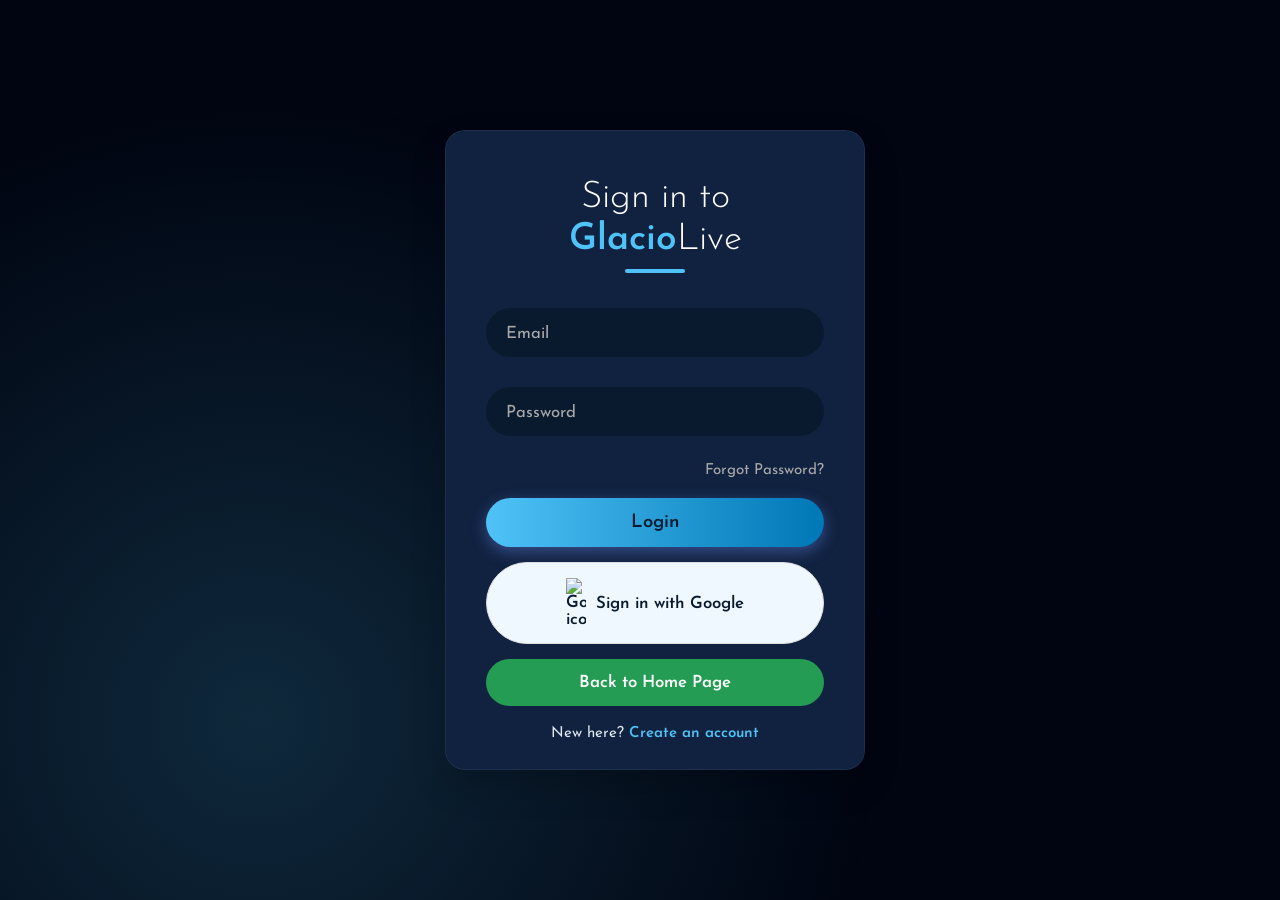
==== login.html @ 1d21f1a1 "Add files via upload" ====
<!DOCTYPE html>
<html lang="en">
<head>
  <meta charset="UTF-8" />
  <meta name="viewport" content="width=device-width, initial-scale=1.0"/>
  <title>Login - GlacioLive</title>
  
  <link href="https://fonts.googleapis.com/css2?family=Josefin+Sans:wght@300;400;600&display=swap" rel="stylesheet">
  <link rel="stylesheet" href="style.css" />
  
  <style>
    :root {
      --primary: #4fc3f7;
      --secondary: #0077b6;
      --shadow: 0 15px 35px rgba(0,0,0,0.2);
    }

    * {
      margin: 0;
      padding: 0;
      box-sizing: border-box;
      font-family: 'Josefin Sans', sans-serif;
    }
    
    body {
      height: 100vh;
      display: flex;
      flex-direction: column;
      justify-content: center;
      align-items: center;
      overflow: hidden;
      padding-top: 20px;
      padding-bottom: 20px;
    }

    .container {
      position: relative;
      width: 400px;
      max-width: 90%;
      height: 640px;
      perspective: 1000px;
    }

    .form-box {
      position: absolute;
      width: 100%;
      height: 100%;
      border-radius: 20px;
      box-shadow: var(--shadow);
      overflow: hidden;
      transition: transform 0.8s cubic-bezier(0.68, -0.55, 0.27, 1.55);
      backface-visibility: hidden;
    }
    
    /* Rotations for the different views */
    .login-box { transform: rotateY(0deg); z-index: 2; }
    .register-box { transform: rotateY(180deg); z-index: 1; }
    .phone-box { transform: rotateY(-180deg); z-index: 1; }
    .forgot-box { transform: rotateX(180deg); z-index: 1; } /* Flips vertically */

    /* State: Show Register */
    .container.show-register .login-box { transform: rotateY(-180deg); z-index: 1; }
    .container.show-register .register-box { transform: rotateY(0deg); z-index: 2; }
    
    /* State: Show Phone */
    .container.show-phone .login-box { transform: rotateY(180deg); z-index: 1; }
    .container.show-phone .phone-box { transform: rotateY(0deg); z-index: 2; }
    
    /* State: Show Forgot Password */
    /* We rotate the login box down (X-axis) and bring the forgot box up */
    .container.show-forgot .login-box { transform: rotateX(-180deg); z-index: 1; }
    .container.show-forgot .forgot-box { transform: rotateX(0deg); z-index: 2; }

    .form-content {
      position: absolute;
      width: 100%;
      height: 100%;
      padding: 40px;
      display: flex;
      flex-direction: column;
      justify-content: center;
      backface-visibility: hidden;
      background: #112240; /* Ensure background is set for rotation */
    }
    /* Light mode background fix */
    body.light .form-content {
        background: #ffffff;
    }

    h3, h2 {
      font-size: 2.2em;
      font-weight: 300;
      text-align: center;
      margin-bottom: 20px;
      position: relative;
      padding-top: 20px;
      color: #ffffff;
    }
    body.light h3, body.light h2 { color: #0077b6; }
    
    h3::after, h2::after {
      content: '';
      width: 60px;
      height: 4px;
      position: absolute;
      bottom: -10px;
      left: 50%;
      transform: translateX(-50%);
      border-radius: 2px;
      background: var(--primary);
    }
    
    .input-group {
      position: relative;
      margin: 20px 0;
      padding-top: 5px;
      padding-bottom: 5px;
    }

    .input-group input {
      width: 100%;
      padding: 15px 20px;
      font-size: 1em;
      border: none;
      border-radius: 50px;
      outline: none;
      transition: 0.3s;
      background: #0a1a2e;
      color: #fff;
    }
    body.light .input-group input {
        background: #f0f8ff;
        color: #333;
    }

    .input-group label {
      position: absolute;
      top: 50%;
      left: 20px;
      transform: translateY(-50%);
      font-size: 1em;
      pointer-events: none;
      transition: 0.3s;
      color: #aaa;
    }

    .input-group input:focus ~ label,
    .input-group input:valid ~ label {
      top: -10px;
      left: 15px;
      font-size: 0.8em;
      padding: 0 8px;
      font-weight: 600;
      background: #112240;
      color: #4fc3f7;
    }
    body.light .input-group input:focus ~ label,
    body.light .input-group input:valid ~ label {
      background: #ffffff;
      color: #0077b6;
    }

    .btn {
      width: 100%;
      padding: 15px;
      border: none;
      border-radius: 50px;
      font-size: 1.1em;
      font-weight: 600;
      cursor: pointer;
      transition: 0.4s;
      margin-top: 10px;
      box-shadow: 0 5px 15px rgba(110, 142, 251, 0.4);
      background: linear-gradient(90deg, #4fc3f7, #0077b6);
      color: #fff;
    }
    .btn:hover {
      transform: translateY(-3px);
      box-shadow: 0 10px 25px rgba(110, 142, 251, 0.5);
    }
    .google-btn {
      width: 100%;
      padding: 15px;
      border: 1px solid #ddd;
      border-radius: 50px;
      font-size: 1em;
      font-weight: 600;
      cursor: pointer;
      transition: 0.3s;
      margin-top: 15px;
      display: flex;
      align-items: center;
      justify-content: center;
      gap: 10px;
      background: #fff;
      color: #333;
    }
    .google-btn:hover {
      transform: translateY(-3px);
      border-color: #aaa;
      box-shadow: 0 10px 25px rgba(110, 142, 251, 0.5);
    }
    .google-btn img {
      width: 20px;
    }
    .phone-btn {
      width: 100%;
      padding: 12px;
      background: #34a853;
      border: none;
      border-radius: 50px;
      color: white;
      font-size: 1em;
      font-weight: 600;
      cursor: pointer;
      transition: 0.3s;
      margin-top: 10px;
    }
    .phone-btn:hover {
      background: #2c8e45;
    }

    .link {
      text-align: center;
      margin-top: 20px;
      font-size: 0.9em;
      color: #e0e7ef;
    }
    body.light .link { color: #333; }
    
    .link a {
      text-decoration: none;
      font-weight: 600;
      cursor: pointer;
      color: #4fc3f7;
    }
    body.light .link a { color: #0077b6; }
    
    .link a:hover {
      text-decoration: underline;
    }
    
    /* Back to Home Page Button */
    .link-btn {
      display: block;
      width: 100%;
      padding: 15px;
      background: #259c53;
      border-radius: 50px;
      color: #ffffff;
      font-size: 1em;
      font-weight: 600;
      cursor: pointer;
      transition: 0.3s;
      margin-top: 15px;
      text-align: center;
      text-decoration: none;
      font-family: 'Josefin Sans', sans-serif;
    }

    .link-btn:hover {
      background: #2c8e45;
      transform: translateY(-3px);
      box-shadow: 0 10px 25px rgba(110, 142, 251, 0.5);
    }
    
    #recaptcha-container {
        margin: 15px auto;
        transform: scale(0.9);
        transform-origin: center;
    }

    .toast {
      position: fixed;
      top: 20px; 
      right: 20px;
      background: #4caf50;
      color: white;
      padding: 15px 25px;
      border-radius: 10px;
      font-weight: 600;
      opacity: 0;
      transform: translateX(100%);
      transition: all 0.5s;
      z-index: 2000;
    }
    .toast.error {
        background: #f44336;
    }
    .toast.show {
      opacity: 1;
      transform: translateX(0);
    }
  </style>
</head>
<body class="login-page">

  <div class="bg"></div>

  <div class="container" id="container">
  
    <!-- Login Form -->
    <div class="form-box login-box">
      <div class="form-content">
        <h3>Sign in to <div class="logo"><span>Glacio</span>Live</div></h3>
        <form id="loginForm">
          <div class="input-group">
            <input type="email" id="loginEmail" required />
            <label>Email</label>
          </div>
          <div class="input-group">
            <input type="password" id="loginPassword" required />
            <label>Password</label>
          </div>
          <!-- ADDED: Forgot Password Link -->
          <div style="text-align: right; margin-bottom: 10px;">
             <a href="#" id="showForgot" style="color: #aaa; font-size: 0.9em; text-decoration: none;">Forgot Password?</a>
          </div>
          <button type="submit" class="btn">Login</button>
        </form>
        
        <button type="button" class="google-btn" id="googleLoginBtn">
          <img src="https://www.gstatic.com/firebasejs/ui/2.0.0/images/auth/google.svg" alt="Google icon">
          Sign in with Google
        </button>
        
        <a href="index.html" class="link-btn">Back to Home Page</a>
        
        <div class="link">
          New here? <a id="showRegister">Create an account</a>
        </div>
      </div>
    </div>

    <!-- Register Form -->
    <div class="form-box register-box">
      <div class="form-content">
        <h2>Join Us Today</h2>
        <form id="registerForm">
          <div class="input-group">
            <input type="text" id="registerName" required />
            <label>Full Name</label>
          </div>
          <div class="input-group">
            <input type="email" id="registerEmail" required />
            <label>Email</label>
          </div>
          <div class="input-group">
            <input type="password" id="registerPassword" required />
            <label>Password</label>
          </div>
          <button type="submit" class="btn">Register</button>
        </form>
        
        <a href="index.html" class="link-btn">Back to Home Page</a>

        <div class="link">
          Already have an account? <a id="showLogin">Sign in</a>
        </div>
      </div>
    </div>
    
    <!-- Phone Auth Form -->
    <div class="form-box phone-box">
      <div class="form-content">
        <h2 id="phoneTitle">Sign In with Phone</h2>
        
        <form id="phoneForm">
          <div class="input-group">
            <input type="tel" id="phoneNumber" placeholder="+91" required />
            <label>Phone Number</label>
          </div>
          <div id="recaptcha-container"></div>
          <button type="submit" class="btn">Send OTP</button>
        </form>
        
        <form id="otpForm" style="display:none;">
            <p>Enter the OTP sent to <span id="phoneDisplay"></span></p>
          <div class="input-group">
            <input type="text" id="otpInput" required />
            <label>OTP Code</label>
          </div>
          <button type="submit" class="btn">Verify OTP</button>
        </form>
        
        <a href="index.html" class="link-btn">Back to Home Page</a>
        
        <div class="link">
          Back to <a id="showLoginFromPhone">Email Login</a>
        </div>
      </div>
    </div>
    
    <!-- ADDED: Forgot Password Form -->
    <div class="form-box forgot-box">
      <div class="form-content">
        <h2>Reset Password</h2>
        <p style="text-align: center; color: #aaa; margin-bottom: 20px; font-size: 0.95em;">
          Enter your email address below and we'll send you a code to reset your password.
        </p>
        <form id="forgotForm">
          <div class="input-group">
            <input type="email" id="forgotEmail" required />
            <label>Email Address</label>
          </div>
          <button type="submit" class="btn">Send Reset Code</button>
        </form>
        
        <div class="link" style="margin-top: 30px;">
          Remembered it? <a id="hideForgot">Back to Login</a>
        </div>
      </div>
    </div>
    
  </div>

  <div class="toast" id="toastMsg">Success! Action completed.</div>

  <script>
    // --- UI Controls ---
    const container = document.getElementById('container');
    const showRegister = document.getElementById('showRegister');
    const showLogin = document.getElementById('showLogin');
    const showPhoneLogin = document.getElementById('showPhoneLogin');
    const showLoginFromPhone = document.getElementById('showLoginFromPhone');
    
    // ADDED: Forgot Password Controls
    const showForgot = document.getElementById('showForgot');
    const hideForgot = document.getElementById('hideForgot');
    
    const toastMsg = document.getElementById('toastMsg');

    // Standard Toggles
    showRegister.addEventListener('click', () => container.classList.add('show-register'));
    showLogin.addEventListener('click', () => container.classList.remove('show-register', 'show-phone', 'show-forgot'));
    showPhoneLogin.addEventListener('click', () => container.classList.add('show-phone'));
    showLoginFromPhone.addEventListener('click', () => container.classList.remove('show-register', 'show-phone'));
    
    // Forgot Password Toggles
    showForgot.addEventListener('click', (e) => {
        e.preventDefault();
        container.classList.add('show-forgot');
    });
    
    hideForgot.addEventListener('click', (e) => {
        e.preventDefault();
        container.classList.remove('show-forgot');
    });

    // --- Toast Notification ---
    function showToast(message, isError = false) {
      toastMsg.textContent = message;
      if (isError) {
        toastMsg.classList.add('error');
      } else {
        toastMsg.classList.remove('error');
      }
      toastMsg.classList.add('show');
      setTimeout(() => {
        toastMsg.classList.remove('show');
      }, 3000);
    }
    
    if (localStorage.getItem('theme') === 'light') {
      document.body.classList.add('light');
    }
  </script>

  <!-- Firebase SDKs and Authentication Logic -->
  <script type="module">
    import { initializeApp } from "https://www.gstatic.com/firebasejs/9.15.0/firebase-app.js";
    import { 
      getAuth, 
      GoogleAuthProvider, 
      signInWithPopup,
      RecaptchaVerifier,
      signInWithPhoneNumber,
      createUserWithEmailAndPassword,
      signInWithEmailAndPassword,
      sendPasswordResetEmail, // ADDED: Import for reset function
      updateProfile
    } from "https://www.gstatic.com/firebasejs/9.15.0/firebase-auth.js";
    import { getFirestore, doc, setDoc, getDoc, serverTimestamp } from "https://www.gstatic.com/firebasejs/9.15.0/firebase-firestore.js";

    const firebaseConfig = {
      apiKey: "AIzaSyBt1Ats_Y4epVTioinUuDB_AfQUFanHtU0",
      authDomain: "glaciolive-fe6ea.firebaseapp.com",
      projectId: "glaciolive-fe6ea",
      storageBucket: "glaciolive-fe6ea.firebasestorage.app",
      messagingSenderId: "562979922381",
      appId: "1:562979922381:web:7c6686faa1a7181880e484",
      measurementId: "G-ZJCNG5LTS0"
    };

    const app = initializeApp(firebaseConfig);
    const auth = getAuth(app);
    const db = getFirestore(app);
    
    // --- REAL GEOLOCATION CAPTURE ---
    function getRealLocation() {
        const FALLBACK_LAT = 28.6; 
        const FALLBACK_LON = 77.2;
        const FALLBACK_SOURCE = "Default/Fallback (Permission Denied)";
        
        if (navigator.geolocation) {
            return new Promise((resolve) => {
                navigator.geolocation.getCurrentPosition(
                    (position) => {
                        resolve({
                            lat: parseFloat(position.coords.latitude.toFixed(4)),
                            lon: parseFloat(position.coords.longitude.toFixed(4)),
                            source: "Browser GPS (Accurate)"
                        });
                    },
                    (error) => {
                        console.warn("Geolocation Error:", error.message);
                        resolve({
                            lat: FALLBACK_LAT,
                            lon: FALLBACK_LON,
                            source: FALLBACK_SOURCE
                        });
                    },
                    { enableHighAccuracy: true, timeout: 5000, maximumAge: 0 }
                );
            });
        } else {
            return Promise.resolve({
                lat: FALLBACK_LAT,
                lon: FALLBACK_LON,
                source: "Unsupported Browser (Fallback)"
            });
        }
    }

    // --- CORE USER DATA SAVING FUNCTION ---
    async function saveUserData(user, additionalData = {}) {
        const userRef = doc(db, "users", user.uid);
        const docSnap = await getDoc(userRef);
        
        const geoLocation = await getRealLocation(); 

        if (!docSnap.exists()) {
            let dataToSave = {
                displayName: user.displayName || additionalData.displayName || "Anonymous",
                email: user.email || null,
                phoneNumber: user.phoneNumber || null,
                joinDate: serverTimestamp(),
                geo: geoLocation
            };
            await setDoc(userRef, dataToSave);
            return true;
        }
        
        await setDoc(userRef, { geo: geoLocation }, { merge: true });
        return false;
    }
    
    // --- GOOGLE SIGN-IN ---
    const googleLoginBtn = document.getElementById('googleLoginBtn');
    const provider = new GoogleAuthProvider();
    
    googleLoginBtn.addEventListener('click', () => {
      signInWithPopup(auth, provider)
        .then(async (result) => {
          const user = result.user;
          const isNewUser = await saveUserData(user);
          showToast(isNewUser ? `Welcome, ${user.displayName}!` : `Welcome back, ${user.displayName}!`);
          window.location.href = "index.html";
        }).catch((error) => {
          console.error("Google Sign-In Error:", error.message);
          showToast(`Error: ${error.message}`, true);
        });
    });

    // --- EMAIL/PASSWORD LOGIN ---
    const loginForm = document.getElementById('loginForm');
    loginForm.addEventListener('submit', (e) => {
        e.preventDefault();
        const email = document.getElementById('loginEmail').value;
        const password = document.getElementById('loginPassword').value;
        
        signInWithEmailAndPassword(auth, email, password)
            .then(async (userCredential) => {
                await saveUserData(userCredential.user); 
                showToast(`Welcome back, ${userCredential.user.email}!`);
                window.location.href = "index.html";
            })
            .catch((error) => {
                showToast(error.message, true);
            });
    });

    // --- REGISTRATION ---
    const registerForm = document.getElementById('registerForm');
    registerForm.addEventListener('submit', (e) => {
        e.preventDefault();
        const name = document.getElementById('registerName').value;
        const email = document.getElementById('registerEmail').value;
        const password = document.getElementById('registerPassword').value;
        
        createUserWithEmailAndPassword(auth, email, password)
            .then(async (userCredential) => {
                const user = userCredential.user;
                await updateProfile(user, { displayName: name });
                await saveUserData(user, { displayName: name });
                showToast(`Welcome, ${name}! Your account is created.`);
                window.location.href = "index.html";
            })
            .catch((error) => {
                showToast(error.message, true);
            });
    });
    
    // --- ADDED: FORGOT PASSWORD LOGIC ---
    const forgotForm = document.getElementById('forgotForm');
    
    forgotForm.addEventListener('submit', (e) => {
        e.preventDefault();
        const email = document.getElementById('forgotEmail').value;
        
        sendPasswordResetEmail(auth, email)
          .then(() => {
            showToast(`Reset link sent to ${email}`);
            document.getElementById('forgotEmail').value = ''; // Clear input
            // Optionally flip back to login after a delay
            setTimeout(() => {
                container.classList.remove('show-forgot');
            }, 3000);
          })
          .catch((error) => {
            const errorCode = error.code;
            const errorMessage = error.message;
            showToast(`Error: ${errorMessage}`, true);
          });
    });

    // --- PHONE AUTH ---
    const phoneForm = document.getElementById('phoneForm');
    const otpForm = document.getElementById('otpForm');
    const phoneNumberInput = document.getElementById('phoneNumber');
    const phoneDisplay = document.getElementById('phoneDisplay');
    const otpInput = document.getElementById('otpInput');

    function setupRecaptcha() {
      if (!window.recaptchaVerifier) {
          window.recaptchaVerifier = new RecaptchaVerifier(auth, 'recaptcha-container', {
              'size': 'normal',
              'callback': (response) => {},
              'expired-callback': () => {
                  showToast("reCAPTCHA expired, please solve again.", true);
              }
          });
          window.recaptchaVerifier.render().catch(err => {
            console.error("reCAPTCHA render error:", err);
          });
      }
    }
    
    showPhoneLogin.addEventListener('click', () => {
        setupRecaptcha();
        container.classList.add('show-phone');
    });

    phoneForm.addEventListener('submit', (e) => {
        e.preventDefault();
        const phoneNumber = phoneNumberInput.value;
        const appVerifier = window.recaptchaVerifier;
        
        signInWithPhoneNumber(auth, phoneNumber, appVerifier)
            .then((confirmationResult) => {
                window.confirmationResult = confirmationResult;
                showToast("OTP sent successfully!");
                phoneForm.style.display = 'none';
                otpForm.style.display = 'block';
                phoneDisplay.textContent = phoneNumber;
                document.getElementById('phoneTitle').textContent = "Enter OTP";
            }).catch((error) => {
                showToast(`Error sending OTP: ${error.message}`, true);
                window.recaptchaVerifier.render().catch(err => console.error(err));
            });
    });

    otpForm.addEventListener('submit', (e) => {
        e.preventDefault();
        const code = otpInput.value;
        
        window.confirmationResult.confirm(code).then(async (result) => {
            const user = result.user;
            await saveUserData(user); 
            showToast("Login Successful!");
            window.location.href = "index.html";
        }).catch((error) => {
            showToast("Invalid OTP. Please try again.", true);
        });
    });
  </script>

</body>
</html>
---- style.css ----
* { margin:0; padding:0; box-sizing:border-box; font-family:'Josefin Sans',sans-serif; }
html { font-size: 105%; overflow-x: hidden; }
body { background:rgb(1, 5, 17); color:#e0e7ef; overflow-x:hidden; position:relative; }
/* REQ 5: Changed background to light beige, kept dark text for readability */
body.light { background:#FDFBF5; color:#0a1a2e; }
.bg { position:fixed; inset:0; background:radial-gradient(circle at 20% 80%, #4fc3f730, transparent 50%); z-index:-1; animation:drift 30s infinite linear; }
@keyframes drift { 0%{transform:translateX(-20px)} 100%{transform:translateX(20px)} }

header { position:sticky; top:0; background:rgba(10,26,46,0.95); backdrop-filter:blur(10px); padding:20px 30px; display:flex; justify-content:space-between; align-items:center; z-index:1000; border-bottom:1px solid #ffffff10; }
body.light header { background:rgba(255, 255, 255, 0.95); border-bottom: 1px solid #0a1a2e20; }

.logo { font-size:37px; font-weight:300; padding-top: 5px; padding-bottom: 5px;} 
body.light .logo { color: #0a1a2e; }
.logo span { font-weight:600; color:#4fc3f7; }

nav a {
  color:#e0e7ef;
  text-decoration:none;
  margin:0 15px;
  font-size: 20px;
  font-weight:400;
  display:inline-flex;
  align-items:baseline;
  gap:0.35em;
  vertical-align:middle;
  transition: color 0.3s ease, transform 0.2s ease;
}
nav a svg {
  width:1.1em;
  height:1.1em;
  fill:currentColor;
  position:relative;
  top:0.15em;
  flex-shrink:0;
}
nav a:hover {
  color:#4fc3f7;
  transform: translateY(-1px);
}
body.light nav a { color:#0a1a2e; }
body.light nav a:hover { color:#0077b6; }

.clock { background:rgba(0, 0, 0, 0.5); padding:8px 16px; border-radius:20px; font-weight:600; }
body.light .clock { background: #0a1a2e20; color: #0a1a2e; }

.nav-toggle {
  display: none;
  background: transparent;
  border: none;
  cursor: pointer;
  padding: 10px;
  z-index: 2000;
}
.hamburger {
  display: block;
  position: relative;
  width: 25px;
  height: 3px;
  background: #e0e7ef;
  border-radius: 2px;
  transition: transform 0.3s ease;
}
.hamburger::before,
.hamburger::after {
  content: '';
  position: absolute;
  left: 0;
  width: 100%;
  height: 3px;
  background: #e0e7ef;
  border-radius: 2px;
  transition: transform 0.3s ease, top 0.3s ease;
}
.hamburger::before { top: -8px; }
.hamburger::after { top: 8px; }

body.light .hamburger,
body.light .hamburger::before,
body.light .hamburger::after {
  background: #0a1a2e;
}
.nav-toggle.nav-active .hamburger { transform: rotate(45deg); }
.nav-toggle.nav-active .hamburger::before { top: 0; transform: rotate(90deg); }
.nav-toggle.nav-active .hamburger::after { top: 0; transform: rotate(90deg); }

.page { display:none; padding:20px 0; min-height:90vh; }
.page.active { display:block; }
.container { max-width:1600px; margin:auto; padding:0 15px; }
.dash, .about { text-align:center; padding:40px 20px; font-weight: 300;}
body.light .about { color: #0a1a2e; }

.ticker { background:#ffd700; color:#000; padding:12px; border-radius:8px; margin-bottom:20px; font-weight:600; overflow:hidden; }
.ticker span { display:inline-block; animation:scroll 20s linear infinite; white-space:nowrap; }
@keyframes scroll { 0%{transform:translateX(100%)} 100%{transform:translateX(-100%)} }

.grid { display:grid; grid-template-columns:1fr 380px; gap:20px; }
.map-box { 
  background:#112240; 
  border-radius:12px; 
  overflow:hidden; 
  border:2px solid #4fc3f750;
  display: flex;
  flex-direction: column;
  height: 810px;
}
body.light .map-box { background: #ffffff; border-color: #0a1a2e20; }
.tabs { 
  display:grid; 
  grid-template-columns:1fr 1fr 1fr;
  flex-shrink: 0;
  height: 50px;
}
.tabs button { padding:14px; background:transparent; border:none; color:#e0e7ef; font-weight:400; font-size: 18px;cursor:pointer;}
body.light .tabs button { color: #0a1a2e; }
.tabs button.active { background:#4fc3f730; color:#4fc3f7; }
body.light .tabs button.active { background: #4fc3f730; color: #0077b6; }
#map { 
  height: 100%;
  flex-grow: 1;
}

/* REQ 2: Renamed .sidebar > div to .sidebar-box */
.sidebar-box { 
  background:#112240; 
  border-radius:12px; 
  padding:20px; 
  margin-bottom:20px; 
  border:1px solid #ffffff10; 
}
body.light .sidebar-box { background: #ffffff; border-color: #0a1a2e20; }

.sidebar-box h3 { color:#4fc3f7; margin-bottom:15px; text-align:center; }
body.light .sidebar-box h3 { color: #0077b6; }
.search { display:flex; }
/* REQ 2: Removed margin-bottom from .search, now handled by .sidebar-box */
.search input { flex:1; padding:10px; border-radius:8px 0 0 8px; border:none; background: #f0f8ff; }
.search button { padding:10px 15px; background:#4fc3f7; color:#fff; border:none; border-radius:0 8px 8px 0; cursor:pointer; }
#weatherInfo { text-align:center; }
.temp { font-size:48px; font-weight:300; color:#4fc3f7; }
body.light .temp { color: #0077b6; }
body.light .loc, body.light .desc, body.light .details { color: #0a1a2e; }
.details span { display:block; margin:8px 0; font-size:14px; }

.item { display:flex; gap:12px; background:#1e3a5f; padding:14px; border-radius:8px; margin-bottom:10px; }
body.light .item { background: #f0f8ff; }
body.light .item strong, body.light .item div { color: #0a1a2e; }
.item .icon { width:36px; height:36px; background:#ffd700; color:#000; border-radius:50%; display:flex; align-items:center; justify-content:center; font-weight:bold; font-size:20px; flex-shrink:0; }

/* REQ 1: Added container for scrollable table */
.table-container {
  overflow-x: auto;
  max-width: 100%;
}
table { width:100%; border-collapse:collapse; margin-top:10px; table-layout: fixed; }
th, td { padding:12px; text-align:left; border-bottom:1px solid #ffffff20; cursor:pointer; word-wrap: break-word; }
body.light th, body.light td { color: #0a1a2e; border-bottom-color: #0a1a2e20; }
th { background:#4fc3f730; }
body.light th { background: #4fc3f720; }
tr:hover td { background:#4fc3f720; }
body.light tr:hover td { background: #4fc3f710; }
.sev.High { color:#f44336; font-weight:bold; }
.sev.Medium { color:#ff9800; font-weight:bold; }
.sev.Low { color:#4caf50; font-weight:bold; }

.charts { display:grid; grid-template-columns:1fr 1fr; gap:30px; margin-top:30px; max-width:1000px; margin-left:auto; margin-right:auto;}
canvas { background:#112240; border-radius:12px; padding:20px; }
body.light canvas { background: #ffffff; border: 1px solid #0a1a2e20; }

.g-marker { background:#ffd700 !important; color:#000 !important; border:3px solid #0a1a2e !important; width:30px !important; height:30px !important; border-radius:50% !important; display:flex !important; align-items:center !important; justify-content:center !important; font-weight:bold !important; font-size:18px !important; animation:pulse 2s infinite; }
@keyframes pulse { 0%{box-shadow:0 0 0 0 #ffd70080} 70%{box-shadow:0 0 0 12px transparent} 100%{box-shadow:0 0 0 0 transparent} }

/* REQ 4: Updated theme toggle styles */
.theme-toggle {
  position: fixed;
  bottom: 25px;
  right: 140px; /* Changed from right */
  left: auto; /* Added */
  top: auto;
  width: 70px;
  height: 36px;
  background: #ffffff30;
  border-radius: 18px;
  cursor: pointer;
  z-index: 1000;
  display: flex;
  align-items: center;
  justify-content: space-around;
  padding: 0 5px;
}
body.light .theme-toggle {
  background: #0a1a2e30;
}
.theme-toggle span {
  font-size: 18px;
}
.slider {
  position: absolute;
  top: 3px;
  left: 3px;
  width: 30px;
  height: 30px;
  background: #ffd700;
  border-radius: 50%;
  transition: 0.4s;
}
body.light .slider {
  transform: translateX(34px);
  background: #ffb300;
}


@media (max-width:960px) {
  .grid { grid-template-columns:1fr; }
  .charts { grid-template-columns:1fr; }

  .nav-toggle {
    display: block;
  }
  
  header {
    justify-content: space-between;
  }

  nav {
    position: fixed;
    top: 0;
    right: -100%;
    width: 70%;
    max-width: 300px;
    height: 100vh;
    background: #112240;
    display: flex;
    flex-direction: column;
    align-items: center;
    justify-content: center;
    padding-top: 60px;
    transition: right 0.4s ease-in-out;
    z-index: 1999;
    border-left: 1px solid #4fc3f750;
  }
  /* REQ 5: Light beige for nav background */
  body.light nav {
    background: #ffffff; /* White looks cleaner for a menu */
    border-left: 1px solid #0a1a2e30;
  }

  nav.nav-active {
    right: 0;
  }

  nav a, nav #user-status-container {
    margin: 20px 0;
    font-size: 1.2rem;
  }
  nav a svg {
    top: 0.1em;
  }
  nav #user-status-container a, 
  nav #user-status-container span {
    margin: 0;
  }

  .clock {
    display: none;
  }

  /* REQ 4: Position theme toggle in mobile nav */
  .theme-toggle {
    position: absolute;
    top: 15px;
    left: 15px; /* Changed from right */
    right: auto; /* Added */
    bottom: auto;
    z-index: 2001; /* Above nav links */
  }
}

/* REQ 3: Styles for Login Page */
.login-page header {
  position: relative; /* Override sticky */
  width: 100%;
  margin-bottom: 30px;
}
.login-page .container {
  max-width: 420px;
  width: 100%;
  margin: 0 20px;
}
.login-page .form-box {
  background: #112240;
  border: 1px solid #ffffff10;
  color: #e0e7ef;
}
.login-page h2 {
  color: #4fc3f7;
}
.login-page h2::after {
  background: linear-gradient(90deg, #4fc3f7, #0077b6);
}
.login-page .input-group input {
  background: #0a1a2e;
  color: #e0e7ef;
  border: 1px solid transparent;
}
.login-page .input-group label {
  color: #aaa;
}
.login-page .input-group input:focus,
.login-page .input-group input:valid {
  background: #0a1a2e;
  box-shadow: 0 0 0 3px rgba(79, 195, 247, 0.3);
  border-color: #4fc3f7;
}
.login-page .input-group input:focus ~ label,
.login-page .input-group input:valid ~ label {
  background: #112240;
  color: #4fc3f7;
}
.login-page .btn {
  background: linear-gradient(90deg, #4fc3f7, #0077b6);
  color: #0a1a2e;
  font-weight: 600;
  font-family: 'Josefin Sans', sans-serif;
}
.login-page .google-btn {
  background: #f0f8ff;
  color: #0a1a2e;
  font-family: 'Josefin Sans', sans-serif;
  font-weight: 600;
}
.login-page .google-btn:hover {
  border-color: #4fc3f7;
}
.login-page .phone-btn {
  font-family: 'Josefin Sans', sans-serif;
  font-weight: 600;
}
.login-page .link {
  color: #e0e7ef;
  font-family: 'Josefin Sans', sans-serif;
}
.login-page .link a {
  color: #4fc3f7;
}
.login-page .back-btn {
  color: #e0e7ef;
}
.login-page .toast {
  font-family: 'Josefin Sans', sans-serif;
}

/* Light theme for login page */
body.light .login-page .form-box {
  background: #ffffff;
  border-color: #0a1a2e20;
  color: #0a1a2e;
}
body.light .login-page h2 { color: #0077b6; }
body.light .login-page .input-group input {
  background: #f0f8ff;
  color: #0a1a2e;
}
body.light .login-page .input-group input:focus,
body.light .login-page .input-group input:valid {
  background: #ffffff;
  border-color: #0077b6;
  box-shadow: 0 0 0 3px rgba(0, 119, 182, 0.2);
}
body.light .login-page .input-group input:focus ~ label,
body.light .login-page .input-group input:valid ~ label {
  background: #ffffff;
  color: #0077b6;
}
body.light .login-page .input-group label {
  color: #555;
}
body.light .login-page .google-btn {
  background: #fdfdfd;
  color: #333;
  border-color: #ccc;
}
body.light .login-page .link { color: #333; }
body.light .login-page .link a { color: #0077b6; }
body.light .login-page .back-btn { color: #0a1a2e; }

/* ABOUT SECTION */
.about-container { max-width: 1000px; margin: 40px auto; text-align: center; }
.about-header { margin-bottom: 50px; }
.about-header h1 { font-size: 3rem; font-weight: 300; margin-bottom: 10px; }
.about-header .subtitle { font-size: 1.2rem; opacity: 0.8; }
body.light .about-header h1, body.light .about-header .subtitle { color: #0a1a2e; }
.about-grid { display: grid; grid-template-columns: 3fr 2fr; gap: 30px; text-align: left; }
.about-card { background: #112240; border: 1px solid #ffffff10; border-radius: 16px; padding: 30px; box-shadow: 0 10px 30px -10px rgba(2, 12, 27, 0.7); }
body.light .about-card { background: #fff; border-color: #0a1a2e10; box-shadow: 0 10px 30px -10px rgba(0,0,0,0.1); }
.about-card h3 { color: #4fc3f7; margin-bottom: 20px; font-size: 1.5rem; border-bottom: 1px solid #ffffff10; padding-bottom: 10px; }
body.light .about-card h3 { color: #0077b6; border-color: #eee; }
.about-card p { line-height: 1.6; margin-bottom: 20px; font-size: 1.05rem; }
body.light .about-card p { color: #333; }
.features-list { display: flex; gap: 15px; flex-wrap: wrap; }
.features-list span { background: #4fc3f715; color: #4fc3f7; padding: 6px 12px; border-radius: 20px; font-size: 0.9rem; font-weight: 600; }
body.light .features-list span { background: #0077b615; color: #0077b6; }
.team-grid { display: flex; flex-direction: column; gap: 15px; }
.team-member { display: flex; align-items: center; gap: 15px; padding: 10px; border-radius: 8px; transition: 0.3s; }
.team-member:hover { background: #ffffff05; }
body.light .team-member:hover { background: #00000005; }
.team-member .avatar { width: 40px; height: 40px; background: #ffd700; color: #000; border-radius: 50%; display: flex; align-items: center; justify-content: center; font-weight: bold; font-size: 1.2rem; }
.team-member .info h4 { font-size: 1rem; margin-bottom: 2px; }
.team-member .info span { font-size: 0.8rem; opacity: 0.7; }
body.light .team-member h4, body.light .team-member span { color: #0a1a2e; }
.about-footer { margin-top: 50px; font-size: 0.9rem; opacity: 0.6; }
.about-footer a { color: #4fc3f7; text-decoration: none; }
body.light .login-page .link a { color: #0077b6; }

body.light .login-page .back-btn { color: #0a1a2e; }
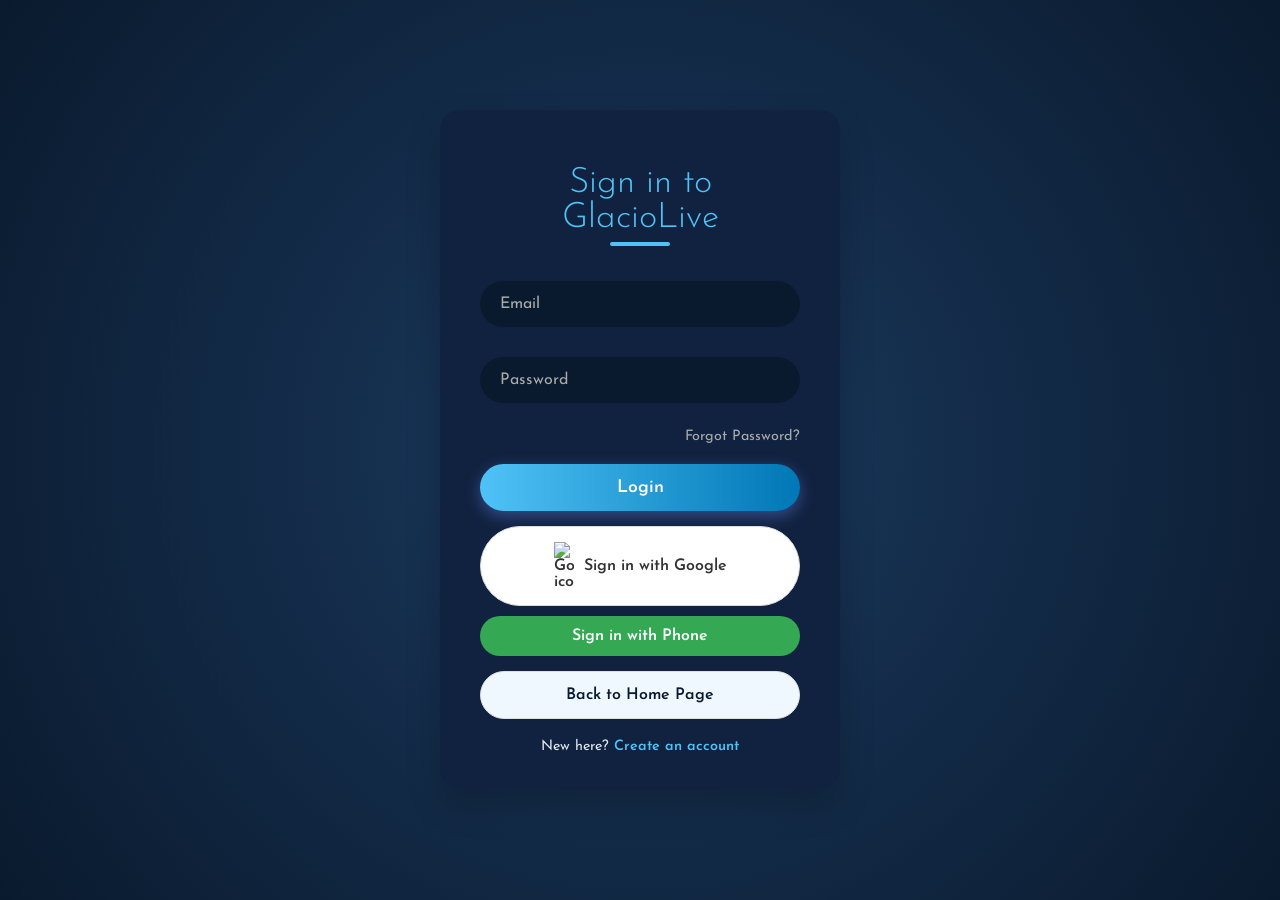
==== commit fb2d6f11: "Update login.html" ====
--- a/login.html
+++ b/login.html
@@ -6,7 +6,6 @@
   <title>Login - GlacioLive</title>
   
   <link href="https://fonts.googleapis.com/css2?family=Josefin+Sans:wght@300;400;600&display=swap" rel="stylesheet">
-  <link rel="stylesheet" href="style.css" />
   
   <style>
     :root {
@@ -31,13 +30,22 @@
       overflow: hidden;
       padding-top: 20px;
       padding-bottom: 20px;
+      background: #0a1a2e; /* Fallback bg */
+    }
+
+    /* Background effect placeholder */
+    .bg {
+        position: fixed;
+        top: 0; left: 0; width: 100%; height: 100%;
+        z-index: -1;
+        background: radial-gradient(circle at center, #1b3a5f 0%, #0a1a2e 100%);
     }
 
     .container {
       position: relative;
       width: 400px;
       max-width: 90%;
-      height: 640px;
+      height: 680px; 
       perspective: 1000px;
     }
 
@@ -56,7 +64,7 @@
     .login-box { transform: rotateY(0deg); z-index: 2; }
     .register-box { transform: rotateY(180deg); z-index: 1; }
     .phone-box { transform: rotateY(-180deg); z-index: 1; }
-    .forgot-box { transform: rotateX(180deg); z-index: 1; } /* Flips vertically */
+    .forgot-box { transform: rotateX(180deg); z-index: 1; }
 
     /* State: Show Register */
     .container.show-register .login-box { transform: rotateY(-180deg); z-index: 1; }
@@ -67,7 +75,6 @@
     .container.show-phone .phone-box { transform: rotateY(0deg); z-index: 2; }
     
     /* State: Show Forgot Password */
-    /* We rotate the login box down (X-axis) and bring the forgot box up */
     .container.show-forgot .login-box { transform: rotateX(-180deg); z-index: 1; }
     .container.show-forgot .forgot-box { transform: rotateX(0deg); z-index: 2; }
 
@@ -80,12 +87,9 @@
       flex-direction: column;
       justify-content: center;
       backface-visibility: hidden;
-      background: #112240; /* Ensure background is set for rotation */
-    }
-    /* Light mode background fix */
-    body.light .form-content {
-        background: #ffffff;
-    }
+      background: #112240; 
+    }
+    body.light .form-content { background: #ffffff; }
 
     h3, h2 {
       font-size: 2.2em;
@@ -94,7 +98,7 @@
       margin-bottom: 20px;
       position: relative;
       padding-top: 20px;
-      color: #ffffff;
+      color: #4fc3f7;
     }
     body.light h3, body.light h2 { color: #0077b6; }
     
@@ -128,10 +132,7 @@
       background: #0a1a2e;
       color: #fff;
     }
-    body.light .input-group input {
-        background: #f0f8ff;
-        color: #333;
-    }
+    body.light .input-group input { background: #f0f8ff; color: #333; }
 
     .input-group label {
       position: absolute;
@@ -156,8 +157,7 @@
     }
     body.light .input-group input:focus ~ label,
     body.light .input-group input:valid ~ label {
-      background: #ffffff;
-      color: #0077b6;
+      background: #ffffff; color: #0077b6;
     }
 
     .btn {
@@ -174,10 +174,8 @@
       background: linear-gradient(90deg, #4fc3f7, #0077b6);
       color: #fff;
     }
-    .btn:hover {
-      transform: translateY(-3px);
-      box-shadow: 0 10px 25px rgba(110, 142, 251, 0.5);
-    }
+    .btn:hover { transform: translateY(-3px); box-shadow: 0 10px 25px rgba(110, 142, 251, 0.5); }
+    
     .google-btn {
       width: 100%;
       padding: 15px;
@@ -195,14 +193,9 @@
       background: #fff;
       color: #333;
     }
-    .google-btn:hover {
-      transform: translateY(-3px);
-      border-color: #aaa;
-      box-shadow: 0 10px 25px rgba(110, 142, 251, 0.5);
-    }
-    .google-btn img {
-      width: 20px;
-    }
+    .google-btn:hover { border-color: #aaa; box-shadow: 0 2px 10px rgba(0,0,0,0.05); }
+    .google-btn img { width: 20px; }
+    
     .phone-btn {
       width: 100%;
       padding: 12px;
@@ -216,9 +209,7 @@
       transition: 0.3s;
       margin-top: 10px;
     }
-    .phone-btn:hover {
-      background: #2c8e45;
-    }
+    .phone-btn:hover { background: #2c8e45; }
 
     .link {
       text-align: center;
@@ -228,26 +219,18 @@
     }
     body.light .link { color: #333; }
     
-    .link a {
-      text-decoration: none;
-      font-weight: 600;
-      cursor: pointer;
-      color: #4fc3f7;
-    }
+    .link a { text-decoration: none; font-weight: 600; cursor: pointer; color: #4fc3f7; }
     body.light .link a { color: #0077b6; }
-    
-    .link a:hover {
-      text-decoration: underline;
-    }
-    
-    /* Back to Home Page Button */
+    .link a:hover { text-decoration: underline; }
+    
     .link-btn {
       display: block;
       width: 100%;
       padding: 15px;
-      background: #259c53;
+      background: #f0f8ff;
+      border: 1px solid #ddd;
       border-radius: 50px;
-      color: #ffffff;
+      color: #0a1a2e;
       font-size: 1em;
       font-weight: 600;
       cursor: pointer;
@@ -255,19 +238,13 @@
       margin-top: 15px;
       text-align: center;
       text-decoration: none;
-      font-family: 'Josefin Sans', sans-serif;
-    }
-
-    .link-btn:hover {
-      background: #2c8e45;
-      transform: translateY(-3px);
-      box-shadow: 0 10px 25px rgba(110, 142, 251, 0.5);
     }
     
     #recaptcha-container {
-        margin: 15px auto;
-        transform: scale(0.9);
-        transform-origin: center;
+        margin: 10px auto;
+        display: flex;
+        justify-content: center;
+        min-height: 80px; /* Reserve space so layout doesn't jump */
     }
 
     .toast {
@@ -284,13 +261,8 @@
       transition: all 0.5s;
       z-index: 2000;
     }
-    .toast.error {
-        background: #f44336;
-    }
-    .toast.show {
-      opacity: 1;
-      transform: translateX(0);
-    }
+    .toast.error { background: #f44336; }
+    .toast.show { opacity: 1; transform: translateX(0); }
   </style>
 </head>
 <body class="login-page">
@@ -299,7 +271,6 @@
 
   <div class="container" id="container">
   
-    <!-- Login Form -->
     <div class="form-box login-box">
       <div class="form-content">
         <h3>Sign in to <div class="logo"><span>Glacio</span>Live</div></h3>
@@ -312,7 +283,6 @@
             <input type="password" id="loginPassword" required />
             <label>Password</label>
           </div>
-          <!-- ADDED: Forgot Password Link -->
           <div style="text-align: right; margin-bottom: 10px;">
              <a href="#" id="showForgot" style="color: #aaa; font-size: 0.9em; text-decoration: none;">Forgot Password?</a>
           </div>
@@ -322,6 +292,10 @@
         <button type="button" class="google-btn" id="googleLoginBtn">
           <img src="https://www.gstatic.com/firebasejs/ui/2.0.0/images/auth/google.svg" alt="Google icon">
           Sign in with Google
+        </button>
+        
+        <button type="button" class="phone-btn" id="showPhoneLogin">
+          Sign in with Phone
         </button>
         
         <a href="index.html" class="link-btn">Back to Home Page</a>
@@ -332,7 +306,6 @@
       </div>
     </div>
 
-    <!-- Register Form -->
     <div class="form-box register-box">
       <div class="form-content">
         <h2>Join Us Today</h2>
@@ -360,22 +333,23 @@
       </div>
     </div>
     
-    <!-- Phone Auth Form -->
     <div class="form-box phone-box">
       <div class="form-content">
         <h2 id="phoneTitle">Sign In with Phone</h2>
         
         <form id="phoneForm">
           <div class="input-group">
-            <input type="tel" id="phoneNumber" placeholder="+91" required />
-            <label>Phone Number</label>
-          </div>
+            <input type="tel" id="phoneNumber" placeholder="" required />
+            <label>Phone Number (+91...)</label>
+          </div>
+          
           <div id="recaptcha-container"></div>
+
           <button type="submit" class="btn">Send OTP</button>
         </form>
         
         <form id="otpForm" style="display:none;">
-            <p>Enter the OTP sent to <span id="phoneDisplay"></span></p>
+            <p style="text-align:center; color:#ccc; margin-bottom:10px;">OTP sent to <span id="phoneDisplay"></span></p>
           <div class="input-group">
             <input type="text" id="otpInput" required />
             <label>OTP Code</label>
@@ -391,7 +365,6 @@
       </div>
     </div>
     
-    <!-- ADDED: Forgot Password Form -->
     <div class="form-box forgot-box">
       <div class="form-content">
         <h2>Reset Password</h2>
@@ -424,7 +397,7 @@
     const showPhoneLogin = document.getElementById('showPhoneLogin');
     const showLoginFromPhone = document.getElementById('showLoginFromPhone');
     
-    // ADDED: Forgot Password Controls
+    // Forgot Password Controls
     const showForgot = document.getElementById('showForgot');
     const hideForgot = document.getElementById('hideForgot');
     
@@ -466,18 +439,17 @@
     }
   </script>
 
-  <!-- Firebase SDKs and Authentication Logic -->
   <script type="module">
     import { initializeApp } from "https://www.gstatic.com/firebasejs/9.15.0/firebase-app.js";
     import { 
       getAuth, 
       GoogleAuthProvider, 
-      signInWithPopup,
-      RecaptchaVerifier,
-      signInWithPhoneNumber,
-      createUserWithEmailAndPassword,
-      signInWithEmailAndPassword,
-      sendPasswordResetEmail, // ADDED: Import for reset function
+      signInWithPopup, 
+      RecaptchaVerifier, 
+      signInWithPhoneNumber, 
+      createUserWithEmailAndPassword, 
+      signInWithEmailAndPassword, 
+      sendPasswordResetEmail,
       updateProfile
     } from "https://www.gstatic.com/firebasejs/9.15.0/firebase-auth.js";
     import { getFirestore, doc, setDoc, getDoc, serverTimestamp } from "https://www.gstatic.com/firebasejs/9.15.0/firebase-firestore.js";
@@ -496,206 +468,195 @@
     const auth = getAuth(app);
     const db = getFirestore(app);
     
-    // --- REAL GEOLOCATION CAPTURE ---
+    // --- HELPER: Clean/Clear Recaptcha ---
+    function clearRecaptcha() {
+        if (window.recaptchaVerifier) {
+            try { window.recaptchaVerifier.clear(); } catch(e) {}
+            window.recaptchaVerifier = null;
+        }
+        // Force clear the DOM element too
+        const container = document.getElementById('recaptcha-container');
+        if (container) container.innerHTML = '';
+    }
+
+    // --- REAL GEOLOCATION ---
     function getRealLocation() {
-        const FALLBACK_LAT = 28.6; 
-        const FALLBACK_LON = 77.2;
-        const FALLBACK_SOURCE = "Default/Fallback (Permission Denied)";
-        
-        if (navigator.geolocation) {
-            return new Promise((resolve) => {
-                navigator.geolocation.getCurrentPosition(
-                    (position) => {
-                        resolve({
-                            lat: parseFloat(position.coords.latitude.toFixed(4)),
-                            lon: parseFloat(position.coords.longitude.toFixed(4)),
-                            source: "Browser GPS (Accurate)"
-                        });
-                    },
-                    (error) => {
-                        console.warn("Geolocation Error:", error.message);
-                        resolve({
-                            lat: FALLBACK_LAT,
-                            lon: FALLBACK_LON,
-                            source: FALLBACK_SOURCE
-                        });
-                    },
-                    { enableHighAccuracy: true, timeout: 5000, maximumAge: 0 }
-                );
-            });
-        } else {
-            return Promise.resolve({
-                lat: FALLBACK_LAT,
-                lon: FALLBACK_LON,
-                source: "Unsupported Browser (Fallback)"
-            });
-        }
-    }
-
-    // --- CORE USER DATA SAVING FUNCTION ---
+        return new Promise((resolve) => {
+            if (!navigator.geolocation) {
+                return resolve({ lat: 28.6, lon: 77.2, source: "No Support" });
+            }
+            navigator.geolocation.getCurrentPosition(
+                (pos) => resolve({
+                    lat: parseFloat(pos.coords.latitude.toFixed(4)),
+                    lon: parseFloat(pos.coords.longitude.toFixed(4)),
+                    source: "GPS"
+                }),
+                (err) => resolve({ lat: 28.6, lon: 77.2, source: "Error/Denied" }),
+                { timeout: 5000 }
+            );
+        });
+    }
+
+    // --- SAVE USER DATA ---
     async function saveUserData(user, additionalData = {}) {
         const userRef = doc(db, "users", user.uid);
         const docSnap = await getDoc(userRef);
-        
-        const geoLocation = await getRealLocation(); 
+        const loc = await getRealLocation();
 
         if (!docSnap.exists()) {
-            let dataToSave = {
-                displayName: user.displayName || additionalData.displayName || "Anonymous",
-                email: user.email || null,
-                phoneNumber: user.phoneNumber || null,
+            await setDoc(userRef, {
+                displayName: user.displayName || additionalData.displayName || "User",
+                email: user.email,
+                phoneNumber: user.phoneNumber,
                 joinDate: serverTimestamp(),
-                geo: geoLocation
-            };
-            await setDoc(userRef, dataToSave);
-            return true;
+                geo: loc
+            });
+            return true; // Is new user
         }
-        
-        await setDoc(userRef, { geo: geoLocation }, { merge: true });
-        return false;
+        await setDoc(userRef, { geo: loc }, { merge: true });
+        return false; // Returning user
     }
     
     // --- GOOGLE SIGN-IN ---
-    const googleLoginBtn = document.getElementById('googleLoginBtn');
-    const provider = new GoogleAuthProvider();
-    
-    googleLoginBtn.addEventListener('click', () => {
-      signInWithPopup(auth, provider)
-        .then(async (result) => {
-          const user = result.user;
-          const isNewUser = await saveUserData(user);
-          showToast(isNewUser ? `Welcome, ${user.displayName}!` : `Welcome back, ${user.displayName}!`);
+    document.getElementById('googleLoginBtn').addEventListener('click', () => {
+      signInWithPopup(auth, new GoogleAuthProvider())
+        .then(async (res) => {
+          await saveUserData(res.user);
           window.location.href = "index.html";
-        }).catch((error) => {
-          console.error("Google Sign-In Error:", error.message);
-          showToast(`Error: ${error.message}`, true);
-        });
-    });
-
-    // --- EMAIL/PASSWORD LOGIN ---
-    const loginForm = document.getElementById('loginForm');
-    loginForm.addEventListener('submit', (e) => {
+        }).catch(err => showToast(err.message, true));
+    });
+
+    // --- EMAIL LOGIN ---
+    document.getElementById('loginForm').addEventListener('submit', (e) => {
         e.preventDefault();
-        const email = document.getElementById('loginEmail').value;
-        const password = document.getElementById('loginPassword').value;
-        
-        signInWithEmailAndPassword(auth, email, password)
-            .then(async (userCredential) => {
-                await saveUserData(userCredential.user); 
-                showToast(`Welcome back, ${userCredential.user.email}!`);
+        signInWithEmailAndPassword(auth, document.getElementById('loginEmail').value, document.getElementById('loginPassword').value)
+            .then(async (res) => {
+                await saveUserData(res.user);
                 window.location.href = "index.html";
-            })
-            .catch((error) => {
-                showToast(error.message, true);
-            });
-    });
-
-    // --- REGISTRATION ---
-    const registerForm = document.getElementById('registerForm');
-    registerForm.addEventListener('submit', (e) => {
+            }).catch(err => showToast(err.message, true));
+    });
+
+    // --- REGISTER ---
+    document.getElementById('registerForm').addEventListener('submit', (e) => {
         e.preventDefault();
         const name = document.getElementById('registerName').value;
-        const email = document.getElementById('registerEmail').value;
-        const password = document.getElementById('registerPassword').value;
-        
-        createUserWithEmailAndPassword(auth, email, password)
-            .then(async (userCredential) => {
-                const user = userCredential.user;
-                await updateProfile(user, { displayName: name });
-                await saveUserData(user, { displayName: name });
-                showToast(`Welcome, ${name}! Your account is created.`);
+        createUserWithEmailAndPassword(auth, document.getElementById('registerEmail').value, document.getElementById('registerPassword').value)
+            .then(async (res) => {
+                await updateProfile(res.user, { displayName: name });
+                await saveUserData(res.user, { displayName: name });
                 window.location.href = "index.html";
-            })
-            .catch((error) => {
-                showToast(error.message, true);
-            });
-    });
-    
-    // --- ADDED: FORGOT PASSWORD LOGIC ---
-    const forgotForm = document.getElementById('forgotForm');
-    
-    forgotForm.addEventListener('submit', (e) => {
+            }).catch(err => showToast(err.message, true));
+    });
+
+    // --- FORGOT PASSWORD ---
+    document.getElementById('forgotForm').addEventListener('submit', (e) => {
         e.preventDefault();
-        const email = document.getElementById('forgotEmail').value;
-        
-        sendPasswordResetEmail(auth, email)
-          .then(() => {
-            showToast(`Reset link sent to ${email}`);
-            document.getElementById('forgotEmail').value = ''; // Clear input
-            // Optionally flip back to login after a delay
-            setTimeout(() => {
-                container.classList.remove('show-forgot');
-            }, 3000);
-          })
-          .catch((error) => {
-            const errorCode = error.code;
-            const errorMessage = error.message;
-            showToast(`Error: ${errorMessage}`, true);
-          });
-    });
-
-    // --- PHONE AUTH ---
+        sendPasswordResetEmail(auth, document.getElementById('forgotEmail').value)
+            .then(() => {
+                showToast("Reset email sent!");
+                setTimeout(() => container.classList.remove('show-forgot'), 2000);
+            }).catch(err => showToast(err.message, true));
+    });
+
+    // =============================================
+    //   ROBUST PHONE AUTHENTICATION LOGIC
+    // =============================================
     const phoneForm = document.getElementById('phoneForm');
     const otpForm = document.getElementById('otpForm');
-    const phoneNumberInput = document.getElementById('phoneNumber');
-    const phoneDisplay = document.getElementById('phoneDisplay');
-    const otpInput = document.getElementById('otpInput');
-
+    const showPhoneLoginBtn = document.getElementById('showPhoneLogin');
+
+    // 1. Setup Function
     function setupRecaptcha() {
-      if (!window.recaptchaVerifier) {
-          window.recaptchaVerifier = new RecaptchaVerifier(auth, 'recaptcha-container', {
-              'size': 'normal',
-              'callback': (response) => {},
-              'expired-callback': () => {
-                  showToast("reCAPTCHA expired, please solve again.", true);
-              }
-          });
-          window.recaptchaVerifier.render().catch(err => {
-            console.error("reCAPTCHA render error:", err);
-          });
-      }
-    }
-    
-    showPhoneLogin.addEventListener('click', () => {
-        setupRecaptcha();
+        const container = document.getElementById('recaptcha-container');
+        if (!container) return;
+
+        // If verifier exists, we assume it's good. 
+        if (window.recaptchaVerifier) return;
+
+        // Ensure container is empty to prevent "already rendered" error
+        container.innerHTML = ''; 
+
+        try {
+            window.recaptchaVerifier = new RecaptchaVerifier(auth, container, {
+                'size': 'normal',
+                'callback': (response) => console.log("Captcha Solved"),
+                'expired-callback': () => {
+                    showToast("Captcha expired", true);
+                    clearRecaptcha();
+                }
+            });
+            
+            window.recaptchaVerifier.render().catch(err => {
+                console.error("Render Error:", err);
+                // If render fails, clear and try to reset state
+                clearRecaptcha();
+            });
+            
+        } catch (error) {
+            console.error("Setup Error:", error);
+            clearRecaptcha();
+        }
+    }
+
+    // 2. Trigger Setup on Button Click
+    showPhoneLoginBtn.addEventListener('click', () => {
         container.classList.add('show-phone');
-    });
-
+        // Wait for animation to finish (500ms) before rendering
+        setTimeout(() => setupRecaptcha(), 600);
+    });
+
+    // 3. Send OTP
     phoneForm.addEventListener('submit', (e) => {
         e.preventDefault();
-        const phoneNumber = phoneNumberInput.value;
-        const appVerifier = window.recaptchaVerifier;
-        
-        signInWithPhoneNumber(auth, phoneNumber, appVerifier)
-            .then((confirmationResult) => {
-                window.confirmationResult = confirmationResult;
-                showToast("OTP sent successfully!");
-                phoneForm.style.display = 'none';
-                otpForm.style.display = 'block';
-                phoneDisplay.textContent = phoneNumber;
-                document.getElementById('phoneTitle').textContent = "Enter OTP";
-            }).catch((error) => {
-                showToast(`Error sending OTP: ${error.message}`, true);
-                window.recaptchaVerifier.render().catch(err => console.error(err));
-            });
-    });
-
+        
+        let phone = document.getElementById('phoneNumber').value.trim();
+        phone = phone.startsWith('+') ? phone : `+91${phone}`;
+
+        // FORCE CHECK: If missing, try one last setup
+        if (!window.recaptchaVerifier) {
+            console.log("Forcing Recaptcha Setup...");
+            setupRecaptcha();
+        }
+
+        // Small delay to allow the Force Setup to initialize object
+        setTimeout(() => {
+            if (!window.recaptchaVerifier) {
+                alert("Error: Google ReCAPTCHA failed to load. Please check your internet connection or refresh.");
+                return;
+            }
+
+            signInWithPhoneNumber(auth, phone, window.recaptchaVerifier)
+                .then((confirmationResult) => {
+                    window.confirmationResult = confirmationResult;
+                    showToast("OTP Sent!");
+                    phoneForm.style.display = 'none';
+                    otpForm.style.display = 'block';
+                    document.getElementById('phoneDisplay').innerText = phone;
+                })
+                .catch((error) => {
+                    console.error(error);
+                    showToast("Error: " + error.message, true);
+                    // If it failed, reset captcha so they can try again
+                    clearRecaptcha();
+                    // Re-show the captcha for the next attempt
+                    setTimeout(() => setupRecaptcha(), 1000);
+                });
+        }, 100); 
+    });
+
+    // 4. Verify OTP
     otpForm.addEventListener('submit', (e) => {
         e.preventDefault();
-        const code = otpInput.value;
-        
-        window.confirmationResult.confirm(code).then(async (result) => {
-            const user = result.user;
-            await saveUserData(user); 
-            showToast("Login Successful!");
-            window.location.href = "index.html";
-        }).catch((error) => {
-            showToast("Invalid OTP. Please try again.", true);
-        });
-    });
+        if (!window.confirmationResult) return;
+        
+        window.confirmationResult.confirm(document.getElementById('otpInput').value)
+            .then(async (res) => {
+                await saveUserData(res.user, { displayName: "Mobile User" });
+                window.location.href = "index.html";
+            }).catch(err => showToast("Invalid OTP", true));
+    });
+
   </script>
 
 </body>
 </html>
-
-
